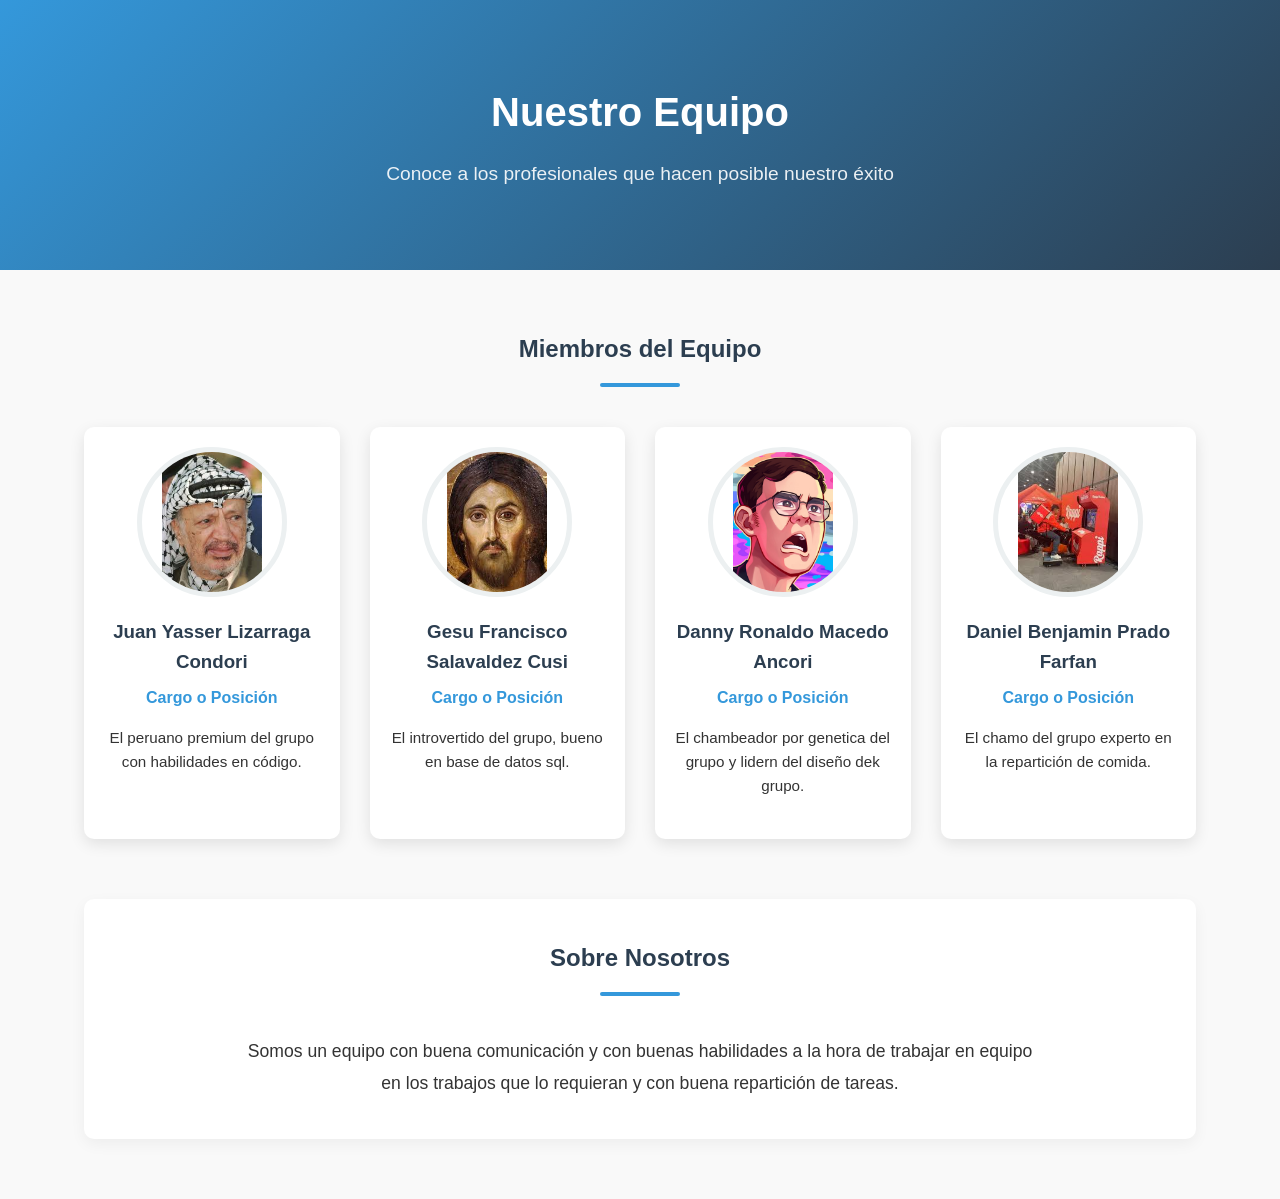
==== index.html @ e1322323 "Prueba 3 presentacion" ====
<!DOCTYPE html>
<html lang="es">
<head>
    <meta charset="UTF-8">
    <meta name="viewport" content="width=device-width, initial-scale=1.0">
    <title>Nuestro Equipo</title>
    <link rel="stylesheet" href="styles.css">
</head>
<body>
    <header>
        <div class="container">
            <h1>Nuestro Equipo</h1>
            <p class="subtitle">Conoce a los profesionales que hacen posible nuestro éxito</p>
        </div>
    </header>

    <main class="container">
        <section class="team-section">
            <h2 class="section-title">Miembros del Equipo</h2>
            
            <div class="team-grid">
                <div class="team-member">
                    <div class="member-img">
                        <img src="images/yasser.jpg" alt="Miembro del equipo 1" style="width:100px;">
                    </div>
                    <h3>Juan Yasser Lizarraga Condori</h3>
                    <p class="role">Cargo o Posición</p>
                    <p class="description">El peruano premium del grupo con habilidades en código.</p>
                </div>

                <div class="team-member">
                    <div class="member-img">
                        <img src="images/gesu.jpg" alt="Miembro del equipo 2" style="width:100px;">
                    </div>
                    <h3>Gesu Francisco Salavaldez Cusi</h3>
                    <p class="role">Cargo o Posición</p>
                    <p class="description">El introvertido del grupo, bueno en base de datos sql.</p>

                </div>
                
                <div class="team-member">
                    <div class="member-img">
                        <img src="images/danny.jpg" alt="Miembro del equipo 3" style="width:100px;">
                    </div>
                    <h3>Danny Ronaldo Macedo Ancori</h3>
                    <p class="role">Cargo o Posición</p>
                    <p class="description">El chambeador por genetica del grupo y lidern del diseño dek grupo.</p>
                </div>
                
                <div class="team-member">
                    <div class="member-img">
                        <img src="images/chamo.jpg" alt="Miembro del equipo 4" style="width:100px;">
                    </div>
                    <h3>Daniel Benjamin Prado Farfan</h3>
                    <p class="role">Cargo o Posición</p>
                    <p class="description">El chamo del grupo experto en la repartición de comida.</p>
                </div>
            </div>
        </section>
        
        <section class="about-section">
            <h2 class="section-title">Sobre Nosotros</h2>
            <p>Somos un equipo con buena comunicación y con buenas habilidades a la hora de trabajar en equipo en los trabajos que lo requieran y con buena repartición de tareas.</p>
        </section>
    </main>
</body>
</html>
---- styles.css ----
:root {
    --primary-color: #3498db;
    --secondary-color: #2c3e50;
    --accent-color: #e74c3c;
    --light-color: #ecf0f1;
    --text-color: #333;
    --success-color: #2ecc71;
    --warning-color: #f39c12;
}

* {
    margin: 0;
    padding: 0;
    box-sizing: border-box;
    font-family: 'Segoe UI', Tahoma, Geneva, Verdana, sans-serif;
}

body {
    background-color: #f9f9f9;
    color: var(--text-color);
    line-height: 1.6;
}

.container {
    width: 90%;
    max-width: 1200px;
    margin: 0 auto;
    padding: 20px;
}

header {
    text-align: center;
    padding: 60px 0;
    background: linear-gradient(135deg, var(--primary-color), var(--secondary-color));
    color: white;
    margin-bottom: 40px;
}

h1 {
    font-size: 2.5rem;
    margin-bottom: 15px;
}

.subtitle {
    font-size: 1.2rem;
    opacity: 0.9;
    max-width: 700px;
    margin: 0 auto;
}

.team-section {
    margin-bottom: 60px;
}

.section-title {
    text-align: center;
    margin-bottom: 40px;
    color: var(--secondary-color);
    position: relative;
}

.section-title:after {
    content: '';
    display: block;
    width: 80px;
    height: 4px;
    background: var(--primary-color);
    margin: 15px auto;
    border-radius: 2px;
}

.team-grid {
    display: grid;
    grid-template-columns: repeat(auto-fit, minmax(250px, 1fr));
    gap: 30px;
}

.team-member {
    background: white;
    border-radius: 10px;
    overflow: hidden;
    box-shadow: 0 5px 15px rgba(0, 0, 0, 0.1);
    transition: transform 0.3s ease, box-shadow 0.3s ease;
    text-align: center;
    padding: 20px;
}

.team-member:hover {
    transform: translateY(-10px);
    box-shadow: 0 15px 30px rgba(0, 0, 0, 0.15);
}

.member-img {
    width: 150px;
    height: 150px;
    border-radius: 50%;
    overflow: hidden;
    margin: 0 auto 20px;
    border: 5px solid var(--light-color);
}

.member-img img {
    width: 100%;
    height: 100%;
    object-fit: cover;
}

.team-member h3 {
    margin-bottom: 8px;
    color: var(--secondary-color);
}

.role {
    color: var(--primary-color);
    font-weight: 600;
    margin-bottom: 15px;
}

.description {
    margin-bottom: 20px;
    font-size: 0.95rem;
}

.about-section {
    background: white;
    padding: 40px;
    border-radius: 10px;
    box-shadow: 0 5px 15px rgba(0, 0, 0, 0.05);
    margin-bottom: 40px;
}

.about-section p {
    max-width: 800px;
    margin: 0 auto;
    text-align: center;
    font-size: 1.1rem;
    line-height: 1.8;
}

footer {
    background: var(--secondary-color);
    color: white;
    text-align: center;
    padding: 20px 0;
    margin-top: 40px;
}

@media (max-width: 768px) {
    .team-grid {
        grid-template-columns: repeat(auto-fit, minmax(220px, 1fr));
    }
    
    h1 {
        font-size: 2rem;
    }
    
    .about-section {
        padding: 20px;
    }
}
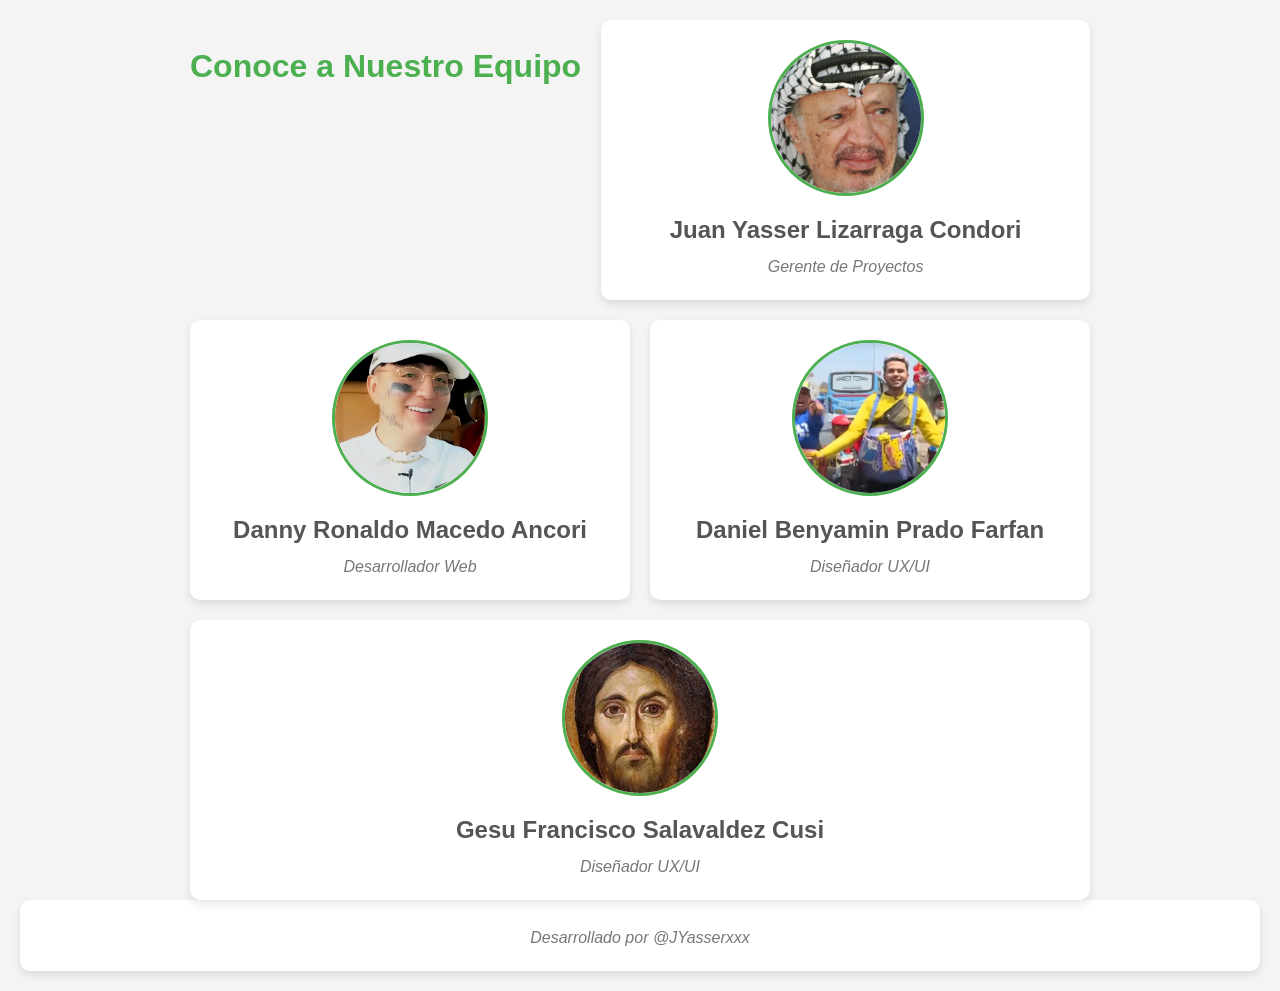
==== commit 154f190d: "Rename Index.html to index.html" ====
--- a/index.html
+++ b/index.html
@@ -1,67 +1,41 @@
 <!DOCTYPE html>
-<html lang="es">
+<html lang="en">
 <head>
     <meta charset="UTF-8">
     <meta name="viewport" content="width=device-width, initial-scale=1.0">
     <title>Nuestro Equipo</title>
-    <link rel="stylesheet" href="styles.css">
+    <link rel="stylesheet" href="styles.css ">
 </head>
 <body>
-    <header>
-        <div class="container">
-            <h1>Nuestro Equipo</h1>
-            <p class="subtitle">Conoce a los profesionales que hacen posible nuestro éxito</p>
+    <div class="team-container">
+        <h1>Conoce a Nuestro Equipo</h1>
+        
+        <div class="team-member">
+            <img src="images/yasser.jpg" alt="Juan Yasser Lizarraga Condori">
+            <h2>Juan Yasser Lizarraga Condori</h2>
+            <p>Gerente de Proyectos</p>
         </div>
-    </header>
+        
+        <div class="team-member">
+            <img src="images/danny.jpg" alt="Foto Danny Ronaldo Macedo Ancori">
+            <h2>Danny Ronaldo Macedo Ancori</h2>
+            <p>Desarrollador Web</p>
+        </div>
+        
+        <div class="team-member">
+            <img src="images/chamo.jpg" alt="Foto Daniel Benyamin Prado Farfan">
+            <h2>Daniel Benyamin Prado Farfan</h2>
+            <p>Diseñador UX/UI</p>
+        </div>
 
-    <main class="container">
-        <section class="team-section">
-            <h2 class="section-title">Miembros del Equipo</h2>
-            
-            <div class="team-grid">
-                <div class="team-member">
-                    <div class="member-img">
-                        <img src="images/yasser.jpg" alt="Miembro del equipo 1" style="width:100px;">
-                    </div>
-                    <h3>Juan Yasser Lizarraga Condori</h3>
-                    <p class="role">Cargo o Posición</p>
-                    <p class="description">El peruano premium del grupo con habilidades en código.</p>
-                </div>
-
-                <div class="team-member">
-                    <div class="member-img">
-                        <img src="images/gesu.jpg" alt="Miembro del equipo 2" style="width:100px;">
-                    </div>
-                    <h3>Gesu Francisco Salavaldez Cusi</h3>
-                    <p class="role">Cargo o Posición</p>
-                    <p class="description">El introvertido del grupo, bueno en base de datos sql.</p>
-
-                </div>
-                
-                <div class="team-member">
-                    <div class="member-img">
-                        <img src="images/danny.jpg" alt="Miembro del equipo 3" style="width:100px;">
-                    </div>
-                    <h3>Danny Ronaldo Macedo Ancori</h3>
-                    <p class="role">Cargo o Posición</p>
-                    <p class="description">El chambeador por genetica del grupo y lidern del diseño dek grupo.</p>
-                </div>
-                
-                <div class="team-member">
-                    <div class="member-img">
-                        <img src="images/chamo.jpg" alt="Miembro del equipo 4" style="width:100px;">
-                    </div>
-                    <h3>Daniel Benjamin Prado Farfan</h3>
-                    <p class="role">Cargo o Posición</p>
-                    <p class="description">El chamo del grupo experto en la repartición de comida.</p>
-                </div>
-            </div>
-        </section>
-        
-        <section class="about-section">
-            <h2 class="section-title">Sobre Nosotros</h2>
-            <p>Somos un equipo con buena comunicación y con buenas habilidades a la hora de trabajar en equipo en los trabajos que lo requieran y con buena repartición de tareas.</p>
-        </section>
-    </main>
+        <div class="team-member">
+            <img src="images/images.jpg" alt="Foto Gesu Francisco Salavaldez Cusi">
+            <h2>Gesu Francisco Salavaldez Cusi</h2>
+            <p>Diseñador UX/UI</p>
+        </div>
+    </div>
+    <div class= "team-member">
+        <p>Desarrollado por @JYasserxxx</p>  
+    </div>   
 </body>
-</html>+</html>
--- a/styles.css
+++ b/styles.css
@@ -1,160 +1,74 @@
-:root {
-    --primary-color: #3498db;
-    --secondary-color: #2c3e50;
-    --accent-color: #e74c3c;
-    --light-color: #ecf0f1;
-    --text-color: #333;
-    --success-color: #2ecc71;
-    --warning-color: #f39c12;
-}
-
-* {
+body {
+    font-family: Arial, sans-serif;
+    background-color: #f4f4f4;
+    color: #333;
+    line-height: 1.6;
     margin: 0;
-    padding: 0;
-    box-sizing: border-box;
-    font-family: 'Segoe UI', Tahoma, Geneva, Verdana, sans-serif;
-}
-
-body {
-    background-color: #f9f9f9;
-    color: var(--text-color);
-    line-height: 1.6;
-}
-
-.container {
-    width: 90%;
-    max-width: 1200px;
-    margin: 0 auto;
     padding: 20px;
 }
 
-header {
+.team-container {
+    max-width: 900px;
+    margin: 0 auto;
     text-align: center;
-    padding: 60px 0;
-    background: linear-gradient(135deg, var(--primary-color), var(--secondary-color));
-    color: white;
+}
+
+h1 {
+    color: #4CAF50;
     margin-bottom: 40px;
 }
 
-h1 {
-    font-size: 2.5rem;
-    margin-bottom: 15px;
+.team-member {
+    display: flex;
+    flex-direction: column;
+    align-items: center;
+    background-color: #fff;
+    padding: 20px;
+    border-radius: 10px;
+    box-shadow: 0 4px 8px rgba(0, 0, 0, 0.1);
+    margin-bottom: 20px;
 }
 
-.subtitle {
-    font-size: 1.2rem;
-    opacity: 0.9;
-    max-width: 700px;
-    margin: 0 auto;
-}
-
-.team-section {
-    margin-bottom: 60px;
-}
-
-.section-title {
-    text-align: center;
-    margin-bottom: 40px;
-    color: var(--secondary-color);
-    position: relative;
-}
-
-.section-title:after {
-    content: '';
-    display: block;
-    width: 80px;
-    height: 4px;
-    background: var(--primary-color);
-    margin: 15px auto;
-    border-radius: 2px;
-}
-
-.team-grid {
-    display: grid;
-    grid-template-columns: repeat(auto-fit, minmax(250px, 1fr));
-    gap: 30px;
-}
-
-.team-member {
-    background: white;
-    border-radius: 10px;
-    overflow: hidden;
-    box-shadow: 0 5px 15px rgba(0, 0, 0, 0.1);
-    transition: transform 0.3s ease, box-shadow 0.3s ease;
-    text-align: center;
-    padding: 20px;
-}
-
-.team-member:hover {
-    transform: translateY(-10px);
-    box-shadow: 0 15px 30px rgba(0, 0, 0, 0.15);
-}
-
-.member-img {
+.team-member img {
     width: 150px;
     height: 150px;
     border-radius: 50%;
-    overflow: hidden;
-    margin: 0 auto 20px;
-    border: 5px solid var(--light-color);
+    object-fit: cover;
+    margin-bottom: 15px;
+    border: 3px solid #4CAF50;
 }
 
-.member-img img {
-    width: 100%;
-    height: 100%;
-    object-fit: cover;
+.team-member h2 {
+    margin: 0;
+    font-size: 1.5em;
+    color: #555;
 }
 
-.team-member h3 {
-    margin-bottom: 8px;
-    color: var(--secondary-color);
+.team-member p {
+    margin: 5px 0 0;
+    font-style: italic;
+    color: #777;
 }
 
-.role {
-    color: var(--primary-color);
-    font-weight: 600;
-    margin-bottom: 15px;
+
+@media (min-width: 768px) {
+    .team-container {
+        display: flex;
+        justify-content: center;
+        gap: 20px;
+        flex-wrap: wrap;
+    }
+    .team-member {
+        flex: 1 1 250px; 
+        margin-bottom: 0;
+    }
 }
 
-.description {
-    margin-bottom: 20px;
-    font-size: 0.95rem;
-}
-
-.about-section {
-    background: white;
-    padding: 40px;
-    border-radius: 10px;
-    box-shadow: 0 5px 15px rgba(0, 0, 0, 0.05);
-    margin-bottom: 40px;
-}
-
-.about-section p {
-    max-width: 800px;
-    margin: 0 auto;
-    text-align: center;
-    font-size: 1.1rem;
-    line-height: 1.8;
-}
-
-footer {
-    background: var(--secondary-color);
-    color: white;
-    text-align: center;
-    padding: 20px 0;
-    margin-top: 40px;
-}
-
-@media (max-width: 768px) {
-    .team-grid {
-        grid-template-columns: repeat(auto-fit, minmax(220px, 1fr));
-    }
-    
-    h1 {
-        font-size: 2rem;
-    }
-    
-    .about-section {
-        padding: 20px;
-    }
+.team-member img {
+    width: 150px; 
+    height: 150px; 
+    border-radius: 50%; 
+    object-fit: cover; 
+    margin-bottom: 15px;
+    border: 3px solid #4CAF50;
 }
